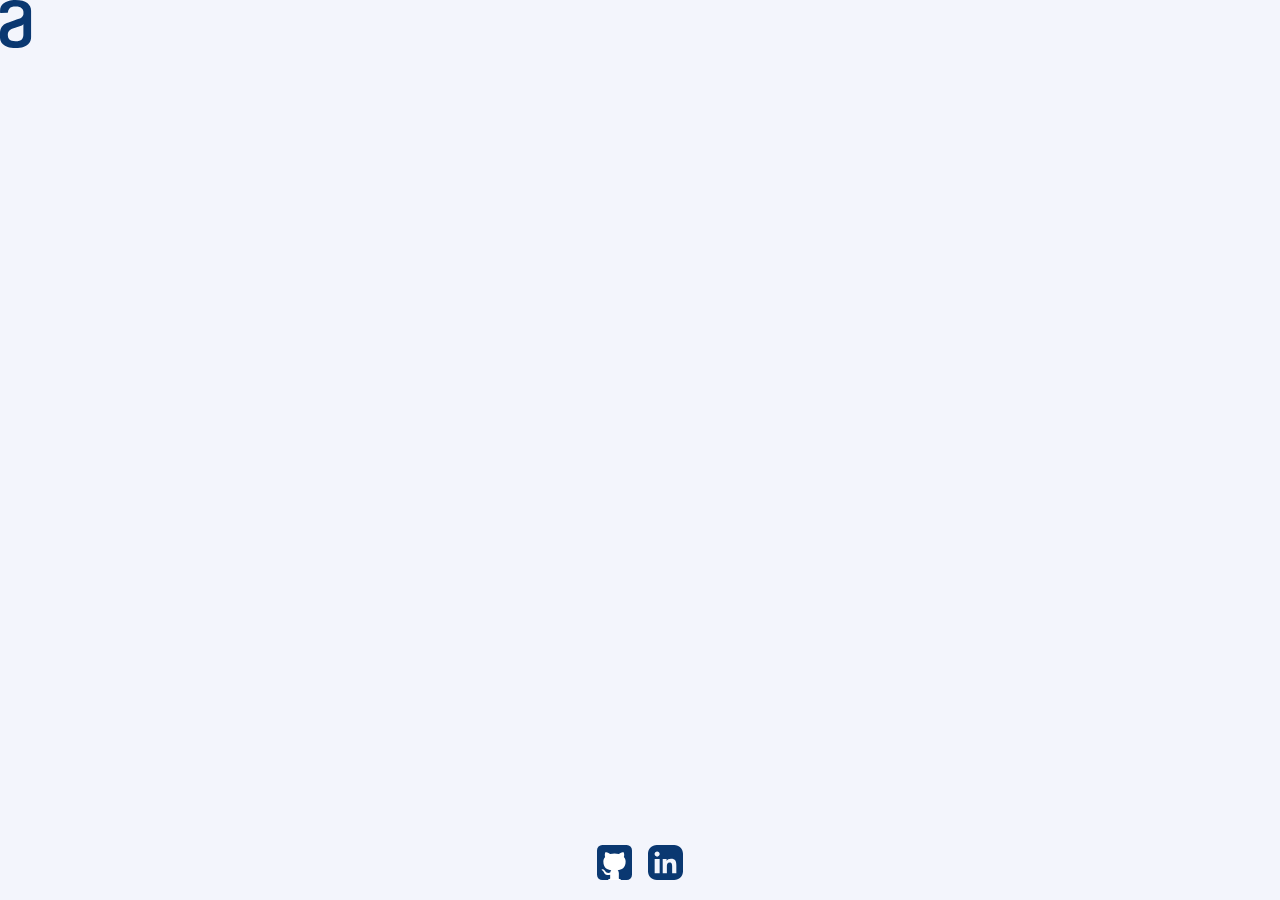
==== index.html @ 72a6af9a "Plantilla inicial" ====
<!DOCTYPE html>
<html lang="esp">

<head>
    <meta charset="UTF-8">
    <meta http-equiv="X-UA-Compatible" content="IE=edge">
    <meta name="viewport" content="width=device-width, initial-scale=1.0">
    <link rel="stylesheet" href="./css/normalize.css">
    <link rel="stylesheet" href="./css/styles.css">
    <link rel="stylesheet" href="https://cdnjs.cloudflare.com/ajax/libs/animate.css/4.1.1/animate.min.css" />
    <title>Ahorcado</title>
</head>

<body>
    <header>
        <img src="./img/Logo.svg" alt="Logo-Alura" class="logo">
    </header>
    <main>

    </main>

    <footer>

        <a href="https://github.com/julianbustosmt" target="_blank"><img src="./img/Github.svg"
                alt="github julianbustosmt"></a>
        <a href="https://www.linkedin.com/in/julian-esteban-bustos-rubiano-505102224/" target="_blank"><img
                src="./img/Linkedin.svg" alt="github julianbustosmt"></a>

    </footer>

</body>
<script src="./js/index.js"></script>
<script src="./js/eventListener.js"></script>
<script src="./js/functions.js"></script>

</html>
---- css/styles.css ----
:root{

    --bg-primary: #F3F5FC;
    --bg-secundary: #072B61;
    --primary: #0A3871;
    --secundary: #FFFFFF;
    --text-primary: #343A40;
    --text-secundary: #495057;
    --text-warning: #d62828;
    --bg-modal: #343A40bd;

}

body{
    font-family: 'Inter', sans-serif;
    background-color: var(--bg-primary);
    min-height: 100vh;
    display: flex;
    flex-direction: column;
    justify-content: space-between;
}

/*<--------------footer------------------>*/

footer{
    margin: 1.5rem 0 1rem;
    width: 100%;
    display: flex;
    justify-content: center;
    gap: 1rem;
}

footer a:hover{
    transform: scale(1.1);
}

footer a{
    transition: transform 0.5s;
}



/*<-------------------------------------->*/
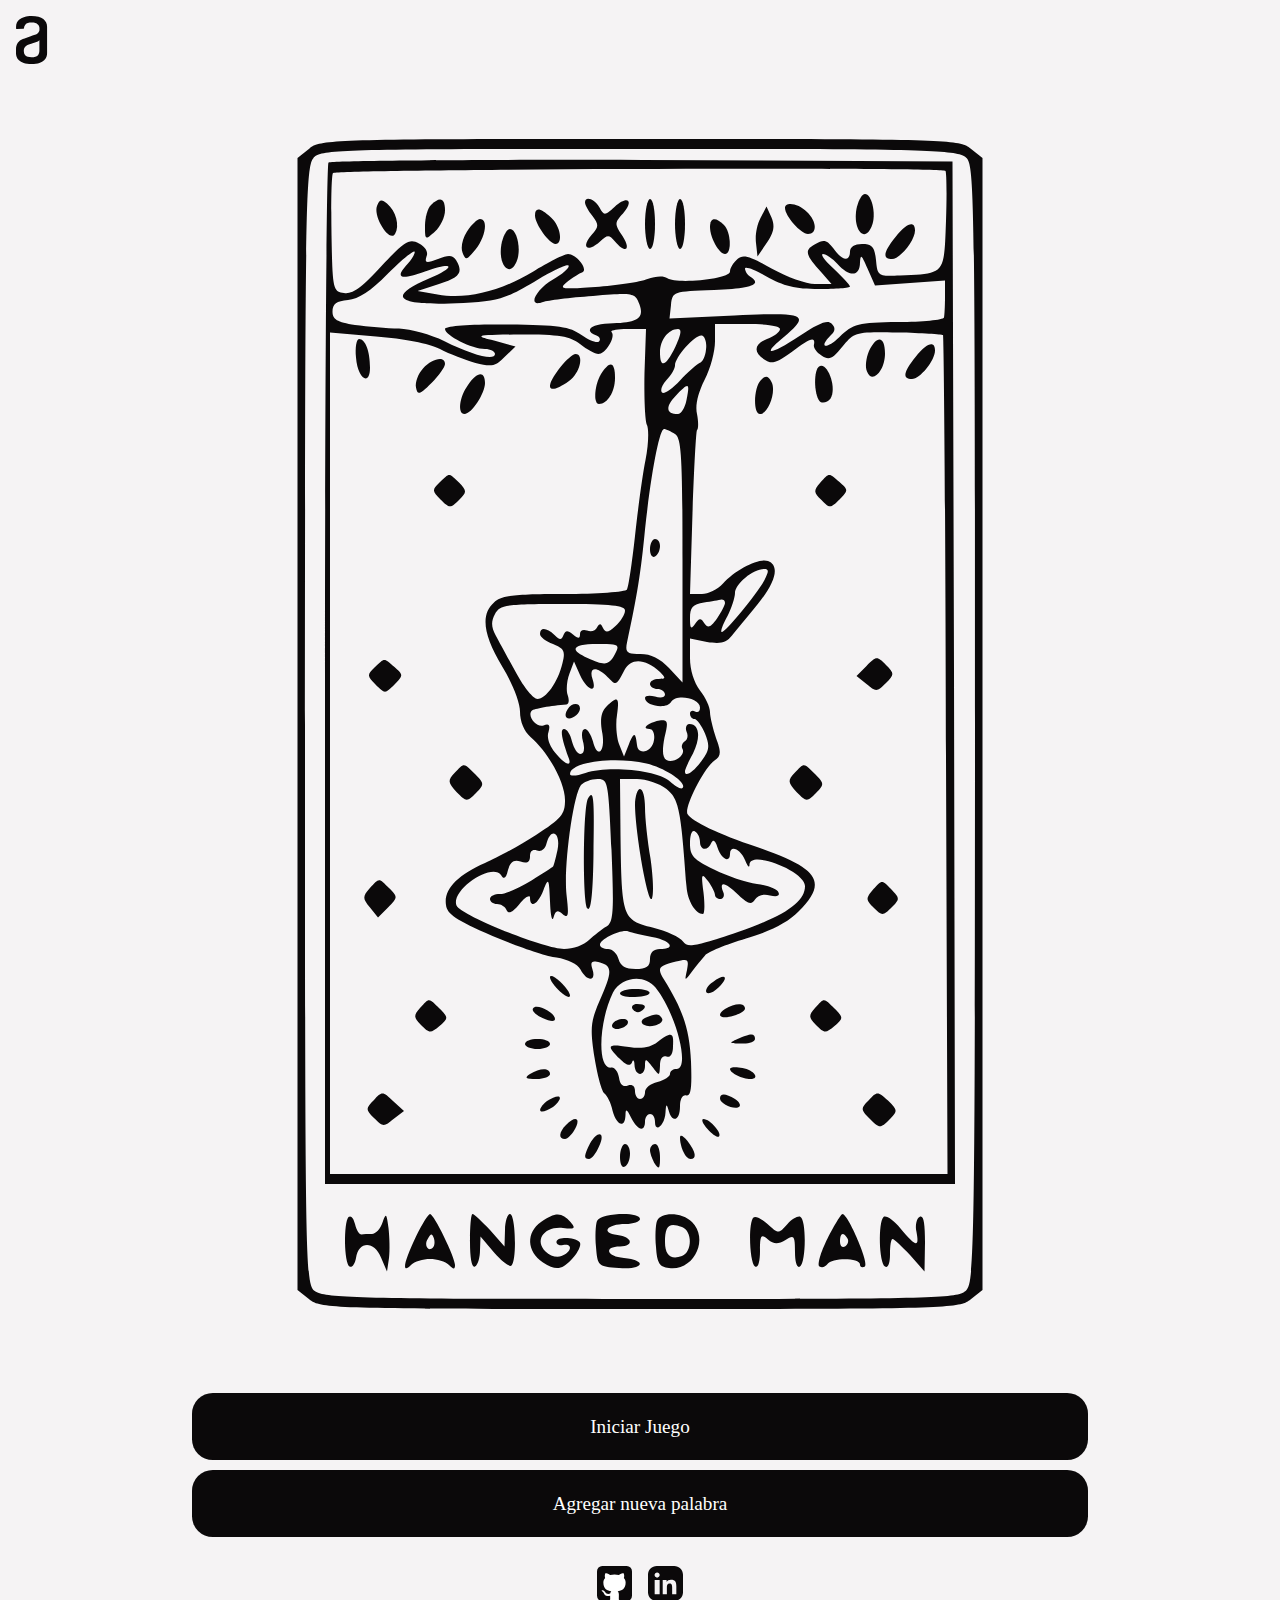
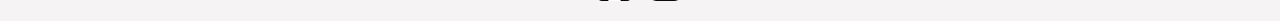
==== commit 8b6b0dfb: "Funcionalidad principal del juego" ====
--- a/index.html
+++ b/index.html
@@ -5,27 +5,44 @@
     <meta charset="UTF-8">
     <meta http-equiv="X-UA-Compatible" content="IE=edge">
     <meta name="viewport" content="width=device-width, initial-scale=1.0">
-    <link rel="stylesheet" href="./css/normalize.css">
-    <link rel="stylesheet" href="./css/styles.css">
+    <link rel="stylesheet" href="./css/Layout/normalize.css">
+    <link rel="stylesheet" href="./css/Layout/layout.css">
+    <link rel="stylesheet" href="./css/Modules/buttons.css">
     <link rel="stylesheet" href="https://cdnjs.cloudflare.com/ajax/libs/animate.css/4.1.1/animate.min.css" />
     <title>Ahorcado</title>
 </head>
 
 <body>
+
     <header>
         <img src="./img/Logo.svg" alt="Logo-Alura" class="logo">
     </header>
+
     <main>
+        <img src="img/hanged-man.svg" alt="img-hangedMan" class="img-hangedMan" id="img-hangedMan">
+        <section class="hanged-man hidden" id="canva-hangedMan">
+            <canvas style="background-color: red;" class="canva-HangedMan">
 
+            </canvas>
+            <div>
+                <div class="word">
+                </div>
+                <div class="wrongLetters">
+                </div>
+
+            </div>
+        </section>  
+        <section class="start-game">
+            <button class = "btn btn-startGame" id="btn-starGame"><span class = "txt-startGame">Iniciar Juego</span></button>
+            <button class = "btn btn-newWord" id="btn-newWord" onclick=""><span class = "txt-newWord">Agregar nueva palabra</span></button>
+        </section>
     </main>
 
     <footer>
-
         <a href="https://github.com/julianbustosmt" target="_blank"><img src="./img/Github.svg"
                 alt="github julianbustosmt"></a>
         <a href="https://www.linkedin.com/in/julian-esteban-bustos-rubiano-505102224/" target="_blank"><img
                 src="./img/Linkedin.svg" alt="github julianbustosmt"></a>
-
     </footer>
 
 </body>
--- a/css/Layout/layout.css
+++ b/css/Layout/layout.css
@@ -0,0 +1,117 @@
+@import url('https://fonts.googleapis.com/css2?family=Creepster&family=IM+Fell+English+SC&display=swap');
+
+/* font-family: 'Creepster', cursive; */
+:root{
+
+    --bg-primary: #F5F3F4;
+    --bg-secundary: #A4161A;
+    --primary: #0B090A;
+    --secundary: #FFFFFF;
+    --text-primary: #FFFFFF;
+    --text-secundary: #495057;
+    --text-warning: #BA181B;
+    --bg-modal: #343A40bd;
+
+}
+
+/*********************Mobile***************************/
+
+body{
+    font-family: 'IM Fell English SC', serif;
+    background-color: var(--bg-primary);
+    min-height: 100vh;
+    display: flex;
+    flex-direction: column;
+    justify-content: space-between;
+}
+
+main{
+    width: 100%;
+    display: flex;
+    flex-direction: column;
+    gap: 1.5rem;
+    align-items: center;
+}
+
+.hidden{
+    display: none;
+}
+
+/*<----------------Header---------------->*/
+
+.logo{
+    margin: 1rem;
+}
+
+/*<-------------------------------------->*/
+
+
+/*<----------------Start game---------------->*/
+
+.img-hangedMan{
+    width: 100%;
+}
+
+.start-game{
+    display: flex;
+    flex-direction: column;
+    justify-content: space-between;
+    width: 70%;
+}
+
+
+/*<-------------------------------------->*/
+/*<--------------Game-------------------->*/
+.canva-HangedMan{
+    height: 400px;
+    width: 300px;
+    max-width: 1200px;
+    max-height: 800px;
+}
+
+.word{
+    justify-content: center;
+    display: flex;
+    gap: 5px;
+    min-height: 30px;
+}
+
+.letter{
+    font-size: 1.5rem;
+    width: 30px;
+    min-width: 20px;
+    text-align: center;
+    border-bottom: 2px solid var(--bg-secundary);
+    border-radius: 3px ;
+}
+
+.wrongLetters{
+    margin-top: 10px;
+    font-size: 1.5rem;
+    font-weight: 200;
+    max-width: 100%;
+    height: auto;
+    word-wrap: break-word;
+    text-align: center;
+}
+/*<-------------------------------------->*/
+
+/*<--------------footer------------------>*/
+
+footer{
+    margin: 1.5rem 0 1rem;
+    width: 100%;
+    display: flex;
+    justify-content: center;
+    gap: 1rem;
+}
+
+footer a:hover{
+    transform: scale(1.1);
+}
+
+footer a{
+    transition: transform 0.5s;
+}
+
+/*<-------------------------------------->*/--- a/css/Modules/buttons.css
+++ b/css/Modules/buttons.css
@@ -0,0 +1,42 @@
+.btn{
+    width: 100%;
+    height: 4.2rem;
+    margin: 0.3rem 0 0.3rem ;
+    border: none;
+    border-radius: 1.3rem;
+    background-color: var(--primary);
+    color: var(--text-primary);
+    transition: .3s ease all;
+    position: relative;
+    overflow: hidden;
+    font-size: 1.2rem;
+}
+
+.btn span{
+    position: relative;
+    z-index: 2;
+    transition: .3s ease all;
+}
+
+.btn::after{
+    content: "";
+	width: 1px;
+	height: 1px;
+	background: none;
+	position: absolute;
+	z-index: 1;
+	top: 50%;
+	left: 50%;
+	transition: .3s ease-in-out all;
+	border-radius: 50px;
+	transform-origin: center;
+}
+
+.btn:hover::after{
+    transform: scale(250);
+	background: var(--text-warning);
+}
+
+.btn:hover {
+	background: var(--bg-secundary);
+}
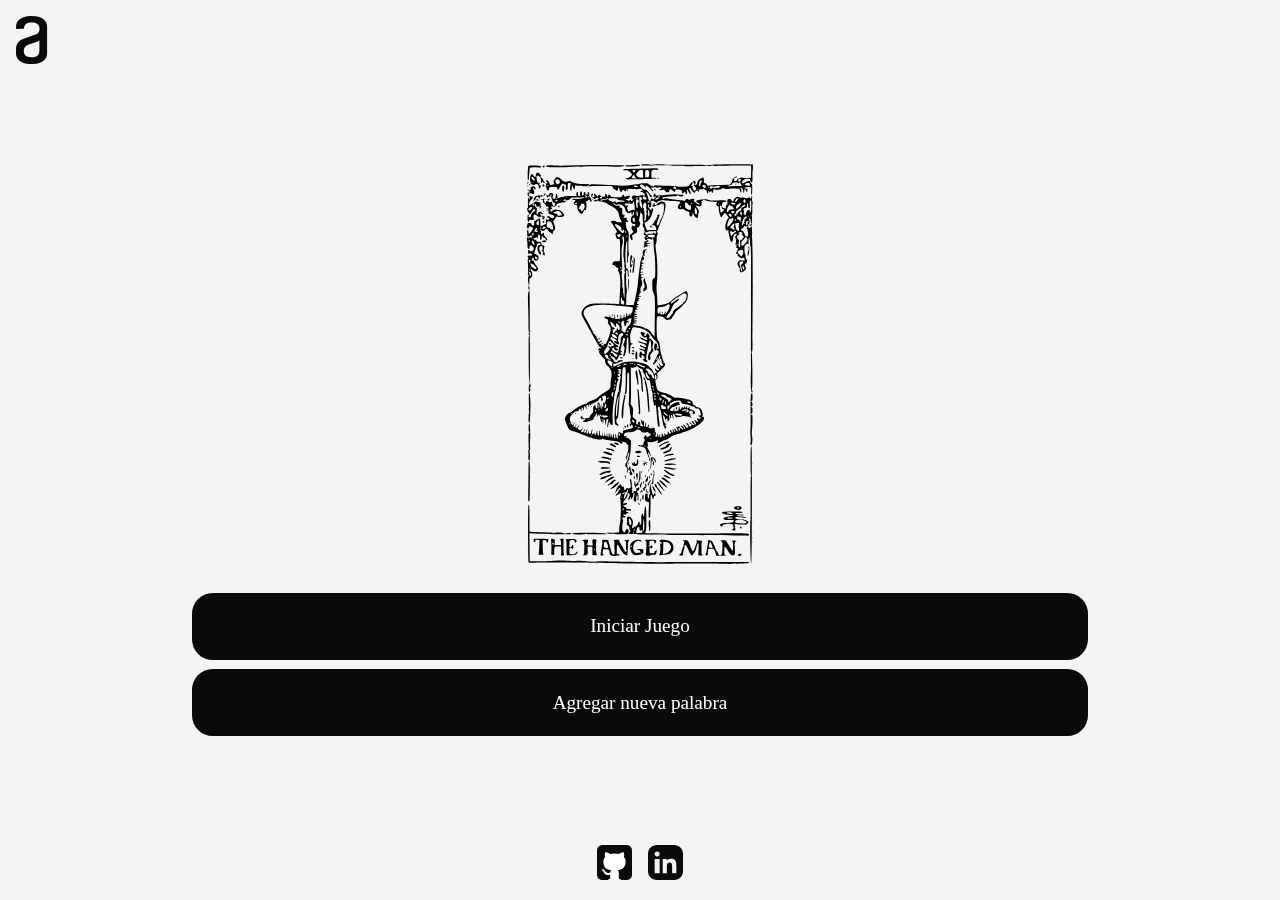
==== commit 788a8cb4: "Logica de juego" ====
--- a/index.html
+++ b/index.html
@@ -8,6 +8,7 @@
     <link rel="stylesheet" href="./css/Layout/normalize.css">
     <link rel="stylesheet" href="./css/Layout/layout.css">
     <link rel="stylesheet" href="./css/Modules/buttons.css">
+    <link rel="stylesheet" href="./css/Modules/modal.css">
     <link rel="stylesheet" href="https://cdnjs.cloudflare.com/ajax/libs/animate.css/4.1.1/animate.min.css" />
     <title>Ahorcado</title>
 </head>
@@ -20,21 +21,38 @@
 
     <main>
         <img src="img/hanged-man.svg" alt="img-hangedMan" class="img-hangedMan" id="img-hangedMan">
-        <section class="hanged-man hidden" id="canva-hangedMan">
-            <canvas style="background-color: red;" class="canva-HangedMan">
+        <section class="hanged-man hidden">
+            <div class="canva-hangedMan" id="canvaHangedMan"></div>
+            <div class="word">
+            </div>
+            <div class="wrongLetters">
+            </div>
+        </section>
+        <section class="start-game">
+            <button class="btn btn-startGame" id="btn-starGame"><span class="txt-startGame">Iniciar
+                    Juego</span></button>
+            <button class="btn btn-newWord" id="btn-newWord" onclick=""><span class="txt-newWord">Agregar nueva
+                    palabra</span></button>
+            <button class="btn btn-newGame hidden" id="btn-newGame"><span class="txt-startGame">Nuevo
+                    Juego</span></button>
+            <button class="btn btn-desist hidden" id="btn-desist" onclick=""><span
+                    class="txt-desist">Desistir</span></button>
+        </section>
 
-            </canvas>
-            <div>
-                <div class="word">
-                </div>
-                <div class="wrongLetters">
-                </div>
+        <section id="modal" class="modal">
+
+            <div class="modal-container">
+                <a class="modal-close" href="#"><img src="./img/icons/Modal-close.svg" alt="Cerrar modal"></a>
+                <img src="./img/icons/crown.svg" alt="imagen-corona" class="modal-img" id="img-winner">
+                <img src="./img/icons/executioner.svg" alt="imagen-verdugo" class="modal-img" id="img-loser">
+                <h2 class="modal-title"></h2>
+                <p class="modal-paragraph"></p>
+                <input type="text" name="input-NewWord" id="inputNewWord">
+                <button class="btn btn-modal playAgain" id='playAgain'><span>Jugar de Nuevo</span></button>
+                <button class="btn btn-modal" id='newWord'><span>Jugar</span></button>
 
             </div>
-        </section>  
-        <section class="start-game">
-            <button class = "btn btn-startGame" id="btn-starGame"><span class = "txt-startGame">Iniciar Juego</span></button>
-            <button class = "btn btn-newWord" id="btn-newWord" onclick=""><span class = "txt-newWord">Agregar nueva palabra</span></button>
+
         </section>
     </main>
 
@@ -45,9 +63,9 @@
                 src="./img/Linkedin.svg" alt="github julianbustosmt"></a>
     </footer>
 
+    <script src="./js/index.js"></script>
+    <script src="./js/eventListener.js"></script>
+    <script src="./js/functions.js"></script>
 </body>
-<script src="./js/index.js"></script>
-<script src="./js/eventListener.js"></script>
-<script src="./js/functions.js"></script>
 
 </html>--- a/css/Layout/layout.css
+++ b/css/Layout/layout.css
@@ -50,6 +50,7 @@
 
 .img-hangedMan{
     width: 100%;
+    height: 400px;
 }
 
 .start-game{
@@ -62,11 +63,17 @@
 
 /*<-------------------------------------->*/
 /*<--------------Game-------------------->*/
-.canva-HangedMan{
+
+
+.canva-hangedMan{
     height: 400px;
     width: 300px;
     max-width: 1200px;
     max-height: 800px;
+    background-size: contain;
+    background-repeat: no-repeat;
+    background-position: center;
+    margin: auto;
 }
 
 .word{
--- a/css/Modules/modal.css
+++ b/css/Modules/modal.css
@@ -0,0 +1,95 @@
+@import url('https://fonts.googleapis.com/css2?family=Creepster&family=IM+Fell+English+SC&display=swap');
+/*<----------------Modal---------------->*/
+
+.modal{
+    position: fixed;
+    top: 0;
+    left: 0;
+    right: 0;
+    bottom: 0;
+    background-color: var(--bg-modal);
+    display: flex;
+    opacity: 0;
+    pointer-events: none;
+    transition: opacity .3s .2s;
+    --transform: translateY(-100vh) ;
+    --transition: transform .4s
+}
+
+.modal--show{
+    opacity: 1;
+    pointer-events: unset;
+    transition: opacity .3s;
+    --transform: translateY(0) ;
+    --transition: transform .2s .2s
+}
+
+.modal-container{
+    width: 50%;
+    background-color: var(--bg-primary);
+    margin: auto;
+    max-width: 200px;
+    max-height: 90%;
+    border-radius: 1.5rem;
+    padding: 1.5rem 1rem;
+    display: grid;
+    place-items: center;
+    grid-auto-columns: 100%;
+    position: relative;
+    transform: var(--transform);
+    transition: var(--transition);
+}
+
+.modal-close{
+    font-size: 1.5rem;
+    margin: 0.5rem 0.8rem 0 ;
+    text-decoration: none;
+    color: var(--primary);
+    font-weight: 700;
+    transition: background-color .3s;
+    transition: transform .4s;
+    position: absolute;
+    top: 0;
+    right: 0;
+}
+
+.modal-close:hover{
+    transform: scale(1.2);
+}
+
+.modal-img{
+    width: 70px;
+    display: none;
+}
+
+
+.modal-img--active{
+    display: block;
+}
+
+.modal-title{
+    color: var(--primary);
+    margin: 0 auto 0.5rem;
+    text-align: center;
+}
+
+.modal-title--loser{
+    font-family: 'Creepster', cursive; ;
+    color: var(--bg-secundary);
+}
+
+.modal-paragraph{
+    color: var(--text-secundary);
+    text-align: center;
+    margin: 0 auto;
+    font-weight: 400;
+    
+}
+
+.btn-modal{
+    height: 50px;
+    font-size: 1rem;
+    width: 80%;
+    margin-top: 10px;
+}
+/*<-------------------------------------->*/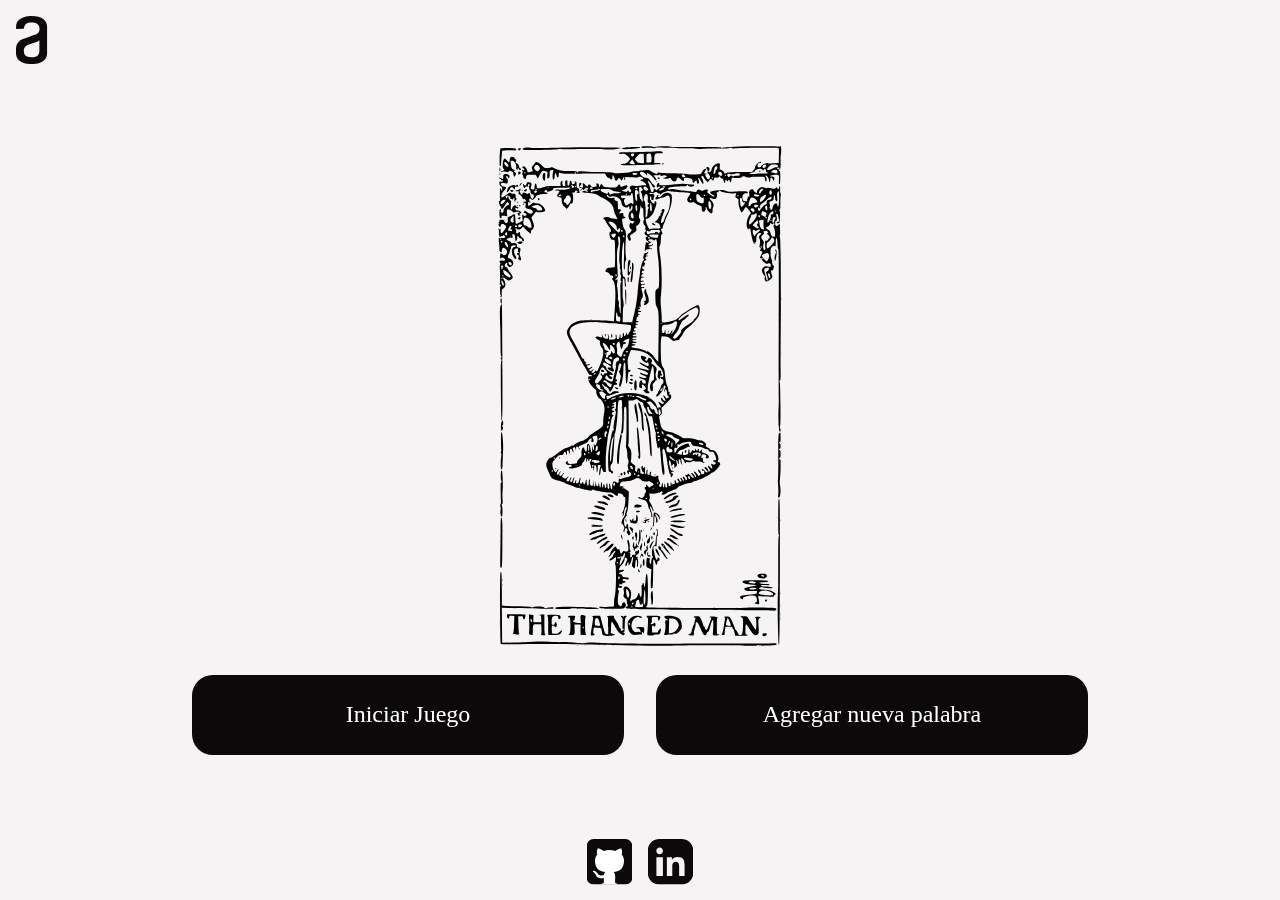
==== commit 5ab27009: "inoco de pestaña" ====
--- a/index.html
+++ b/index.html
@@ -5,6 +5,7 @@
     <meta charset="UTF-8">
     <meta http-equiv="X-UA-Compatible" content="IE=edge">
     <meta name="viewport" content="width=device-width, initial-scale=1.0">
+    <link rel="icon" href="gallow.svg">
     <link rel="stylesheet" href="./css/Layout/normalize.css">
     <link rel="stylesheet" href="./css/Layout/layout.css">
     <link rel="stylesheet" href="./css/Modules/buttons.css">
--- a/css/Layout/layout.css
+++ b/css/Layout/layout.css
@@ -121,4 +121,44 @@
     transition: transform 0.5s;
 }
 
-/*<-------------------------------------->*/+/*<-------------------------------------->*/
+
+/*****************************************************************/
+/*********************Tablet & Desktop***************************/
+
+@media screen and (min-width: 450px){
+
+    .img-hangedMan{
+        height: 500px;
+    }
+
+    .start-game{
+        flex-direction: row;
+        gap: 32px;
+    }
+    
+    .canva-hangedMan{
+        height: 500px;
+        width: 400px;
+    }
+
+    .letter{
+        font-size: 2.6rem; 
+        width: 42px;
+    }
+    
+    .wrongLetters{
+        font-size: 2.6rem;
+    }
+
+    footer{
+        gap: 1.6rem;
+    }
+
+    footer a{
+        scale: 1.3;
+    }
+
+}
+
+/*****************************************************************/--- a/css/Modules/buttons.css
+++ b/css/Modules/buttons.css
@@ -40,3 +40,18 @@
 .btn:hover {
 	background: var(--bg-secundary);
 }
+
+
+/*****************************************************************/
+/*********************Tablet & Desktop***************************/
+
+@media screen and (min-width: 450px){
+
+    .btn{
+        height: 5rem;
+        font-size: 1.5rem;
+    }
+
+}
+
+/*****************************************************************/
--- a/css/Modules/modal.css
+++ b/css/Modules/modal.css
@@ -92,4 +92,24 @@
     width: 80%;
     margin-top: 10px;
 }
-/*<-------------------------------------->*/+/*<-------------------------------------->*/
+
+
+/*****************************************************************/
+/*********************Tablet & Desktop***************************/
+@media screen and (min-width: 450px){
+
+    .modal-container{
+        font-size: 1.5rem;
+        max-width: 300px;
+    }
+
+    .btn-modal{
+        height: 50px;
+        font-size: 1.5rem;
+        width: 80%;
+        margin-top: 10px;
+    }
+}
+
+/*****************************************************************/